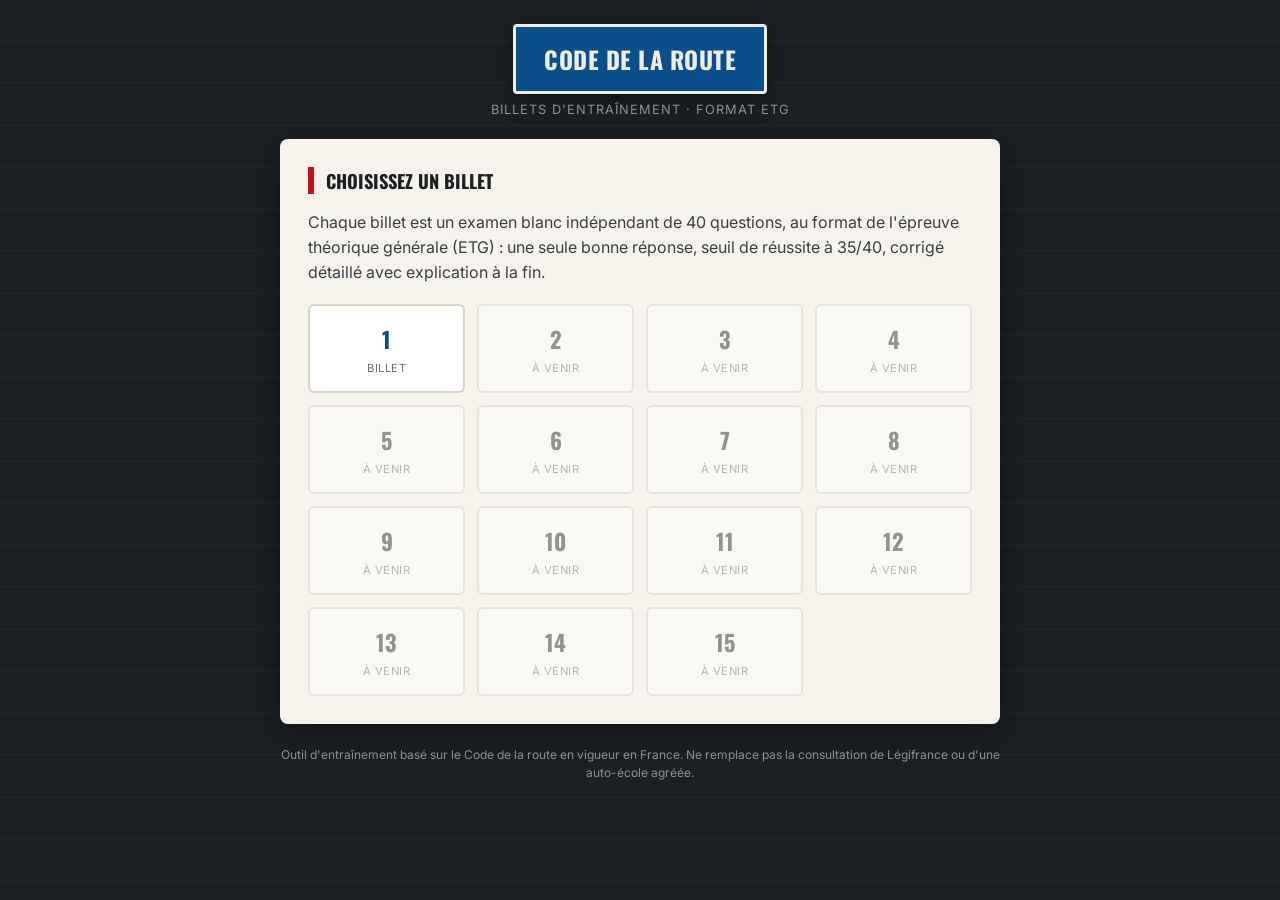
==== index.html @ e62bb895 "Initial commit: Code de la route trainer with billet 1 (40 questions, ETG format) Co-Authored-By: Cl" ====
<!DOCTYPE html>
<html lang="fr">
<head>
<meta charset="UTF-8">
<meta name="viewport" content="width=device-width, initial-scale=1.0">
<title>Code de la Route — Billets d'entraînement</title>
<link rel="preconnect" href="https://fonts.googleapis.com">
<link href="https://fonts.googleapis.com/css2?family=Oswald:wght@400;500;600;700&family=Inter:wght@400;500;600;700&display=swap" rel="stylesheet">
<style>
  :root{
    --asphalt:#1c2023;
    --lane:#eeeee6;
    --lane-dim:#8b8f8f;
    --sign-blue:#0b4f8a;
    --sign-blue-dark:#08395f;
    --sign-red:#c1121f;
    --sign-yellow:#f4b400;
    --go-green:#2e7d32;
    --paper:#f5f3ec;
    --ink:#1c2023;
    --muted:#6b7075;
  }
  *{box-sizing:border-box;}
  html,body{margin:0;padding:0;}
  body{
    background:
      repeating-linear-gradient(180deg, transparent 0 40px, rgba(255,255,255,0.02) 40px 42px),
      var(--asphalt);
    color:var(--lane);
    font-family:'Inter',system-ui,sans-serif;
    min-height:100vh;
    display:flex;
    justify-content:center;
    padding:24px 16px 60px;
  }
  .app{width:100%;max-width:720px;}
  .gantry{text-align:center;margin-bottom:22px;}
  .gantry-sign{
    display:inline-block;
    background:var(--sign-blue);
    border:3px solid var(--lane);
    border-radius:4px;
    padding:14px 28px;
    box-shadow:0 8px 20px rgba(0,0,0,0.35);
  }
  .gantry-sign h1{
    font-family:'Oswald',sans-serif;
    font-weight:700;
    letter-spacing:0.5px;
    text-transform:uppercase;
    font-size:1.5rem;
    margin:0;
    color:var(--lane);
  }
  .gantry-sub{
    font-size:0.8rem;
    color:var(--lane-dim);
    margin-top:8px;
    letter-spacing:1px;
    text-transform:uppercase;
  }
  .panel{
    background:var(--paper);
    color:var(--ink);
    border-radius:8px;
    padding:28px;
    box-shadow:0 10px 30px rgba(0,0,0,0.4);
  }
  .panel p{line-height:1.55;color:#3a3f44;}
  .panel h2{
    font-family:'Oswald',sans-serif;
    text-transform:uppercase;
    font-size:1.15rem;
    margin-top:0;
    border-left:6px solid var(--sign-red);
    padding-left:12px;
  }
  .billet-grid{
    display:grid;
    grid-template-columns:repeat(auto-fill,minmax(150px,1fr));
    gap:12px;
    margin-top:20px;
  }
  .billet-card{
    display:flex;
    flex-direction:column;
    align-items:center;
    justify-content:center;
    gap:6px;
    border:2px solid #d8d4c6;
    background:#fff;
    border-radius:6px;
    padding:16px 10px;
    text-decoration:none;
    color:var(--ink);
    transition:border-color .12s ease, transform .12s ease;
  }
  .billet-card.available:hover{border-color:var(--sign-blue);transform:translateY(-2px);}
  .billet-card.available .num{color:var(--sign-blue);}
  .billet-card.locked{opacity:0.45;cursor:default;}
  .billet-card .num{
    font-family:'Oswald',sans-serif;
    font-weight:700;
    font-size:1.4rem;
  }
  .billet-card .label{
    font-size:0.7rem;
    text-transform:uppercase;
    letter-spacing:0.5px;
    color:var(--muted);
  }
  footer.note{
    text-align:center;
    color:var(--lane-dim);
    font-size:0.75rem;
    margin-top:22px;
    line-height:1.5;
  }
</style>
</head>
<body>
<div class="app">

  <div class="gantry">
    <div class="gantry-sign">
      <h1>Code de la route</h1>
    </div>
    <div class="gantry-sub">Billets d'entraînement · Format ETG</div>
  </div>

  <div class="panel">
    <h2>Choisissez un billet</h2>
    <p>Chaque billet est un examen blanc indépendant de 40 questions, au format de l'épreuve théorique générale (ETG) : une seule bonne réponse, seuil de réussite à 35/40, corrigé détaillé avec explication à la fin.</p>
    <div class="billet-grid" id="billetGrid"></div>
  </div>

  <footer class="note">Outil d'entraînement basé sur le Code de la route en vigueur en France. Ne remplace pas la consultation de Légifrance ou d'une auto-école agréée.</footer>
</div>

<script>
  // Total de billets prévus dans le programme (extensible). AVAILABLE indique ceux déjà publiés.
  const TOTAL_BILLETS = 15;
  const AVAILABLE = [1];

  const grid = document.getElementById('billetGrid');
  for(let i = 1; i <= TOTAL_BILLETS; i++){
    const isAvailable = AVAILABLE.includes(i);
    const num = String(i).padStart(2, '0');
    const el = document.createElement(isAvailable ? 'a' : 'div');
    el.className = 'billet-card ' + (isAvailable ? 'available' : 'locked');
    if(isAvailable) el.href = 'billet-' + num + '.html';
    el.innerHTML = `<span class="num">${i}</span><span class="label">${isAvailable ? 'Billet' : 'À venir'}</span>`;
    grid.appendChild(el);
  }
</script>
</body>
</html>
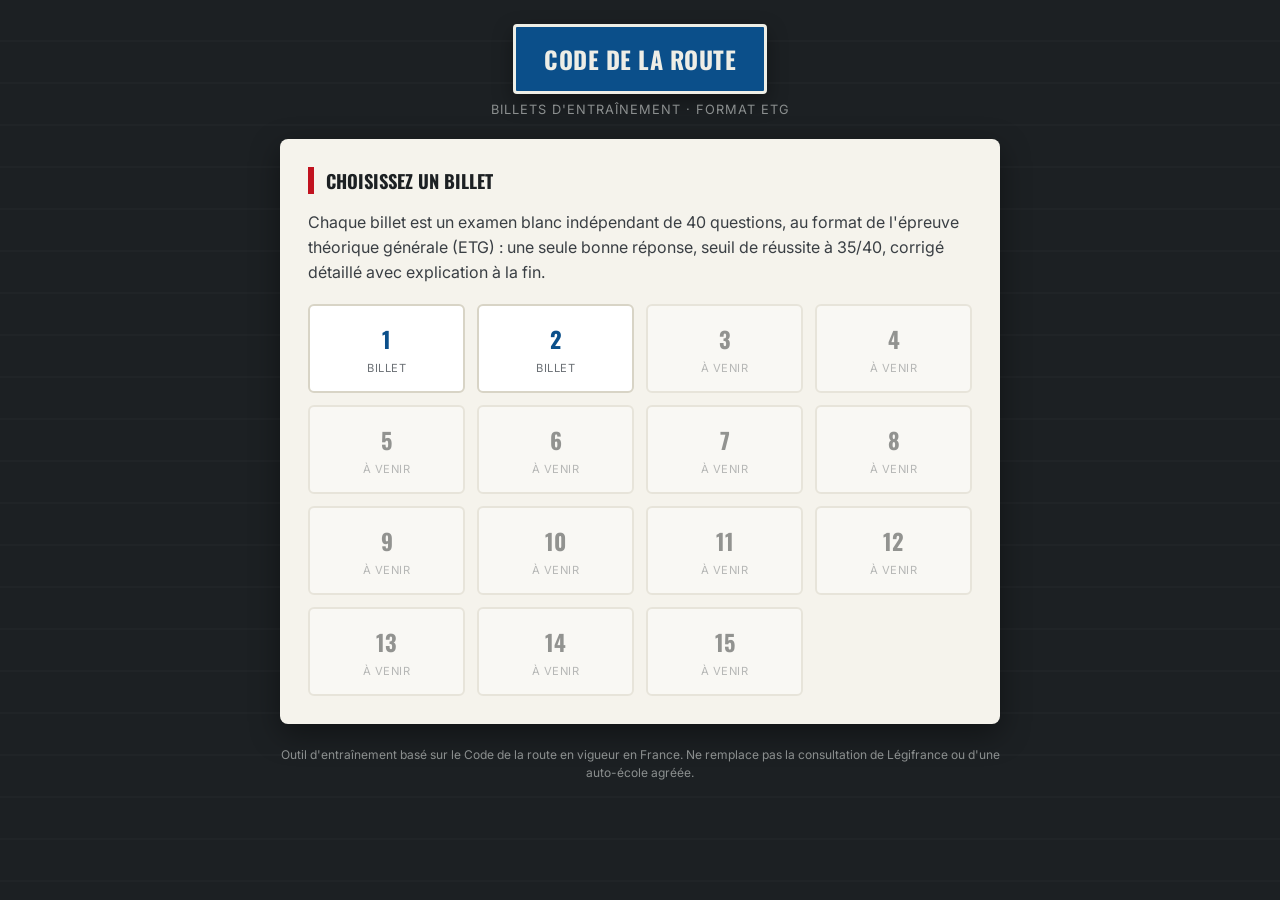
==== commit cdcf4cba: "Add billet 2 with French-to-Ukrainian translation quiz feature Each question and explanation now has" ====
--- a/index.html
+++ b/index.html
@@ -140,7 +140,7 @@
 <script>
   // Total de billets prévus dans le programme (extensible). AVAILABLE indique ceux déjà publiés.
   const TOTAL_BILLETS = 15;
-  const AVAILABLE = [1];
+  const AVAILABLE = [1, 2];
 
   const grid = document.getElementById('billetGrid');
   for(let i = 1; i <= TOTAL_BILLETS; i++){
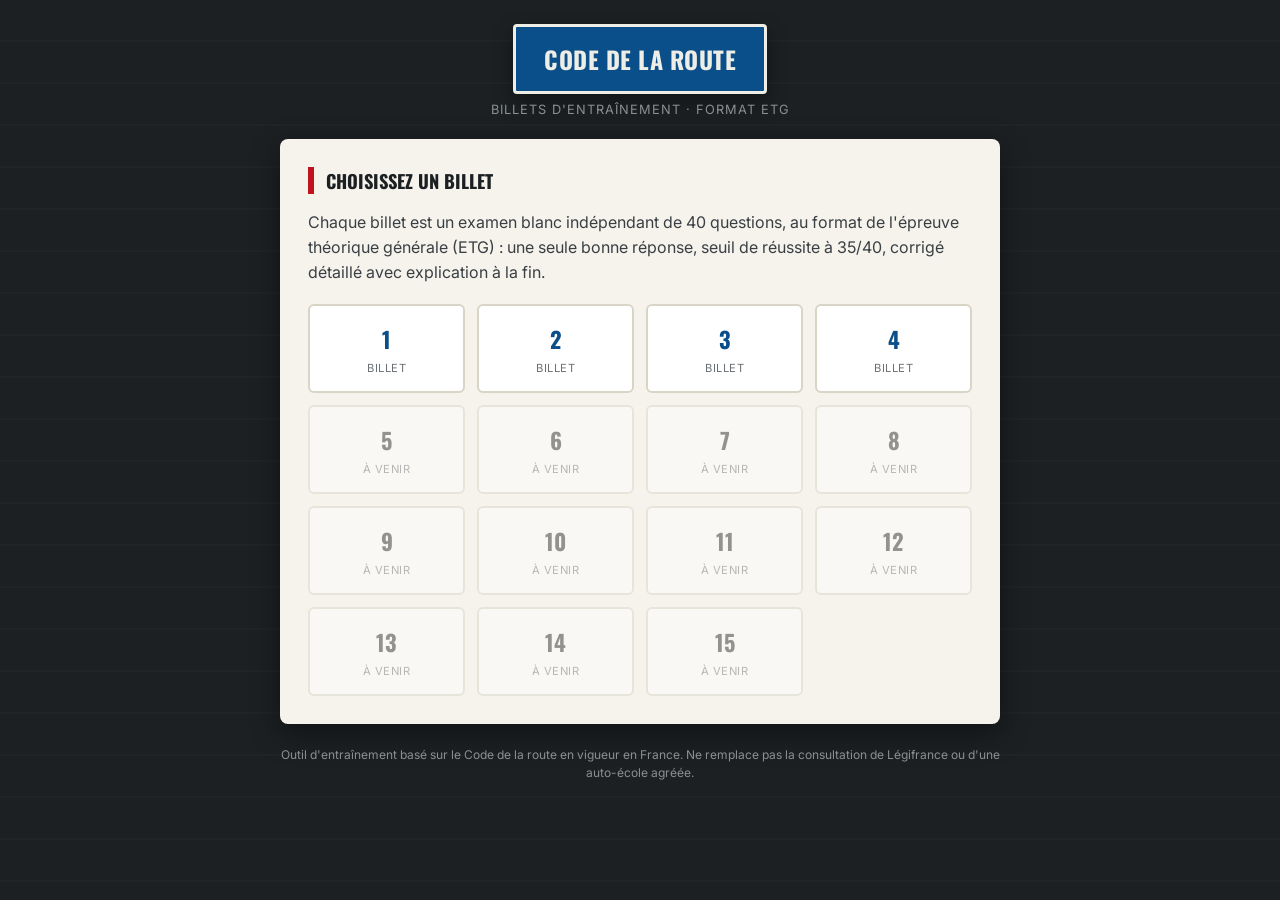
==== commit a9ea00cb: "Add billet 3-4, unify Ukrainian translation quiz across all billets - billet-03: publish existing 40" ====
--- a/index.html
+++ b/index.html
@@ -140,7 +140,7 @@
 <script>
   // Total de billets prévus dans le programme (extensible). AVAILABLE indique ceux déjà publiés.
   const TOTAL_BILLETS = 15;
-  const AVAILABLE = [1, 2];
+  const AVAILABLE = [1, 2, 3, 4];
 
   const grid = document.getElementById('billetGrid');
   for(let i = 1; i <= TOTAL_BILLETS; i++){
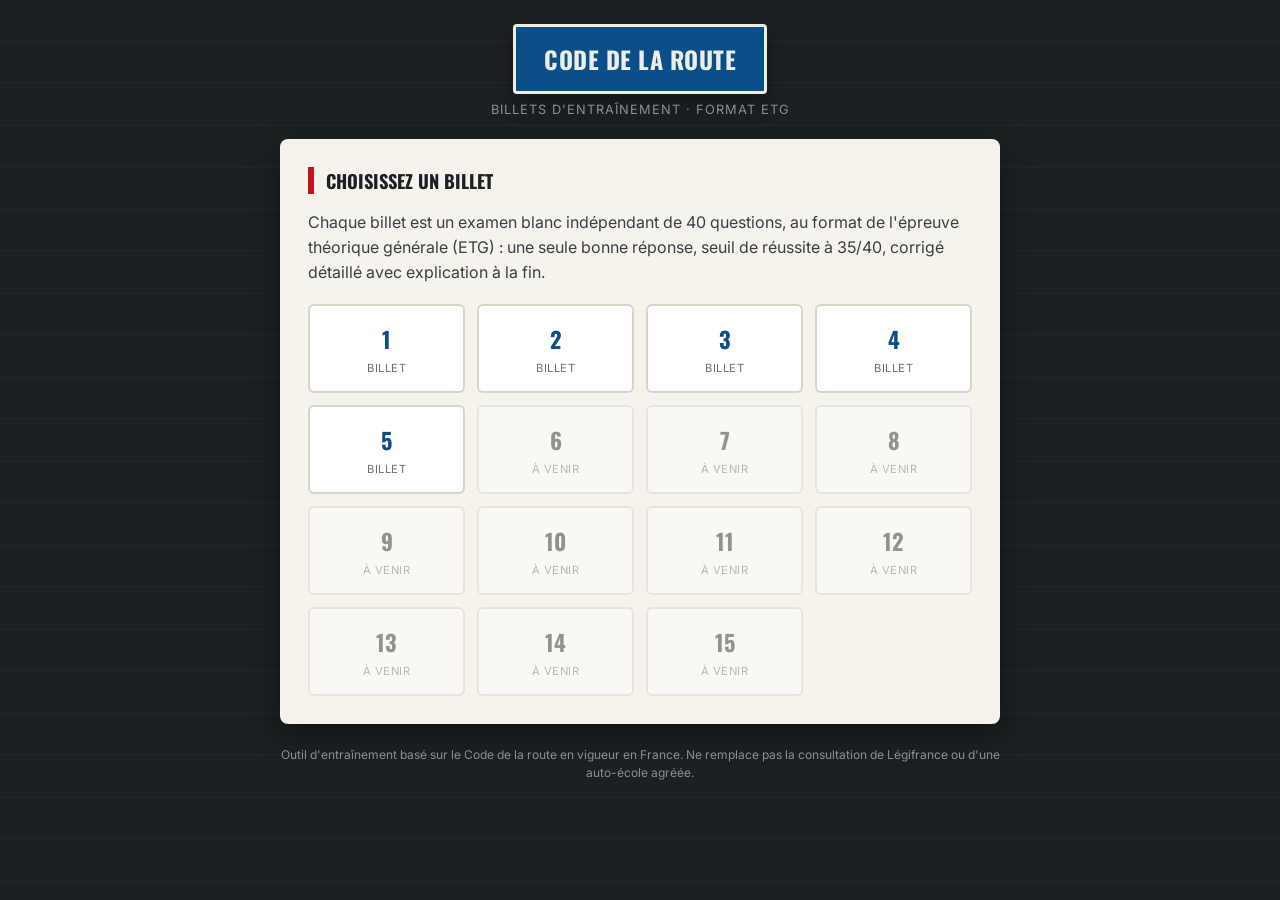
==== commit b87eb8d5: "Add billet 5 (40 questions, ETG format) Same shared CSS/JS engine as billets 1-4, new question bank " ====
--- a/index.html
+++ b/index.html
@@ -140,7 +140,7 @@
 <script>
   // Total de billets prévus dans le programme (extensible). AVAILABLE indique ceux déjà publiés.
   const TOTAL_BILLETS = 15;
-  const AVAILABLE = [1, 2, 3, 4];
+  const AVAILABLE = [1, 2, 3, 4, 5];
 
   const grid = document.getElementById('billetGrid');
   for(let i = 1; i <= TOTAL_BILLETS; i++){
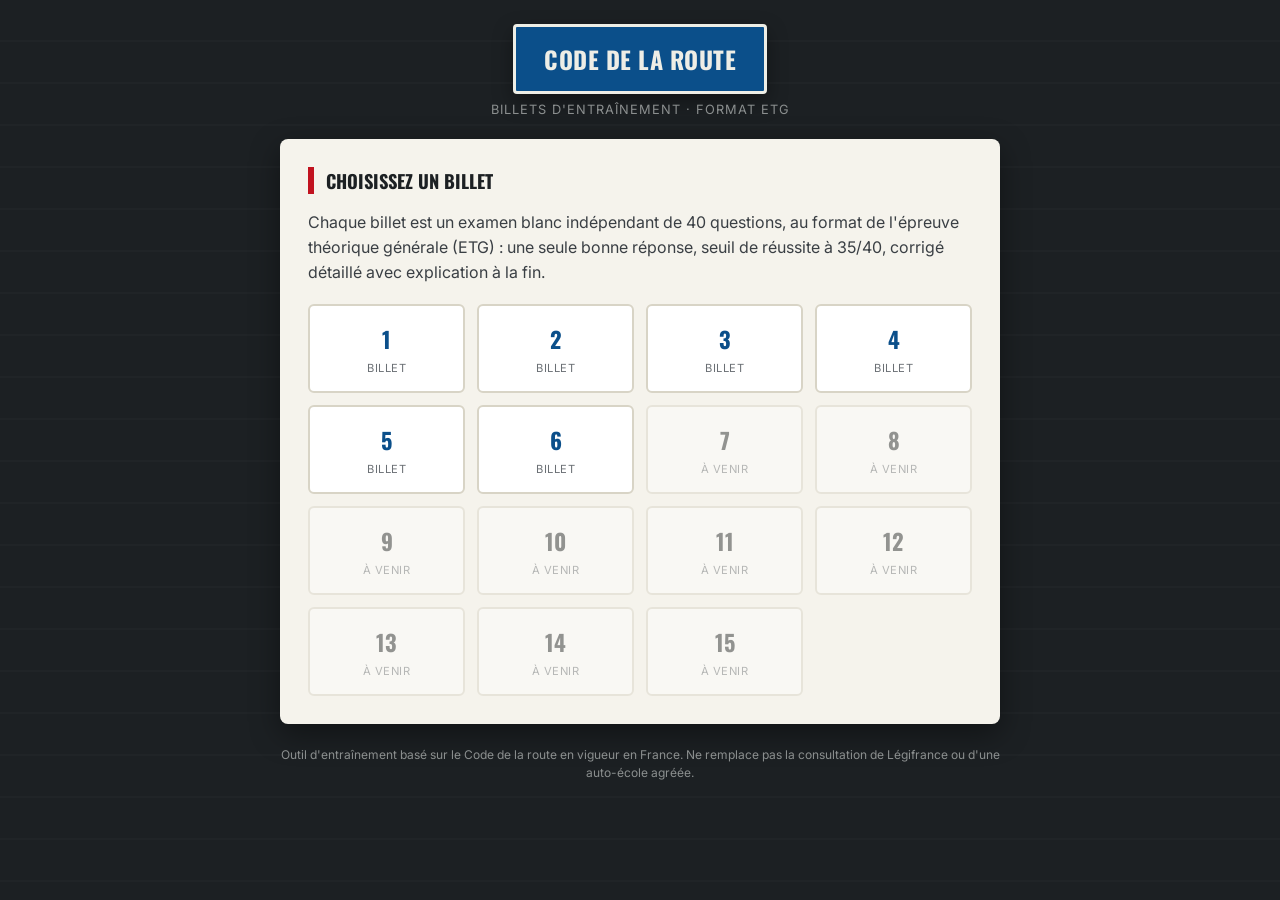
==== commit aa9b163c: "Add billet 6 (40 questions, ETG format) Same distribution and Ukrainian-translation quiz feature as " ====
--- a/index.html
+++ b/index.html
@@ -140,7 +140,7 @@
 <script>
   // Total de billets prévus dans le programme (extensible). AVAILABLE indique ceux déjà publiés.
   const TOTAL_BILLETS = 15;
-  const AVAILABLE = [1, 2, 3, 4, 5];
+  const AVAILABLE = [1, 2, 3, 4, 5, 6];
 
   const grid = document.getElementById('billetGrid');
   for(let i = 1; i <= TOTAL_BILLETS; i++){
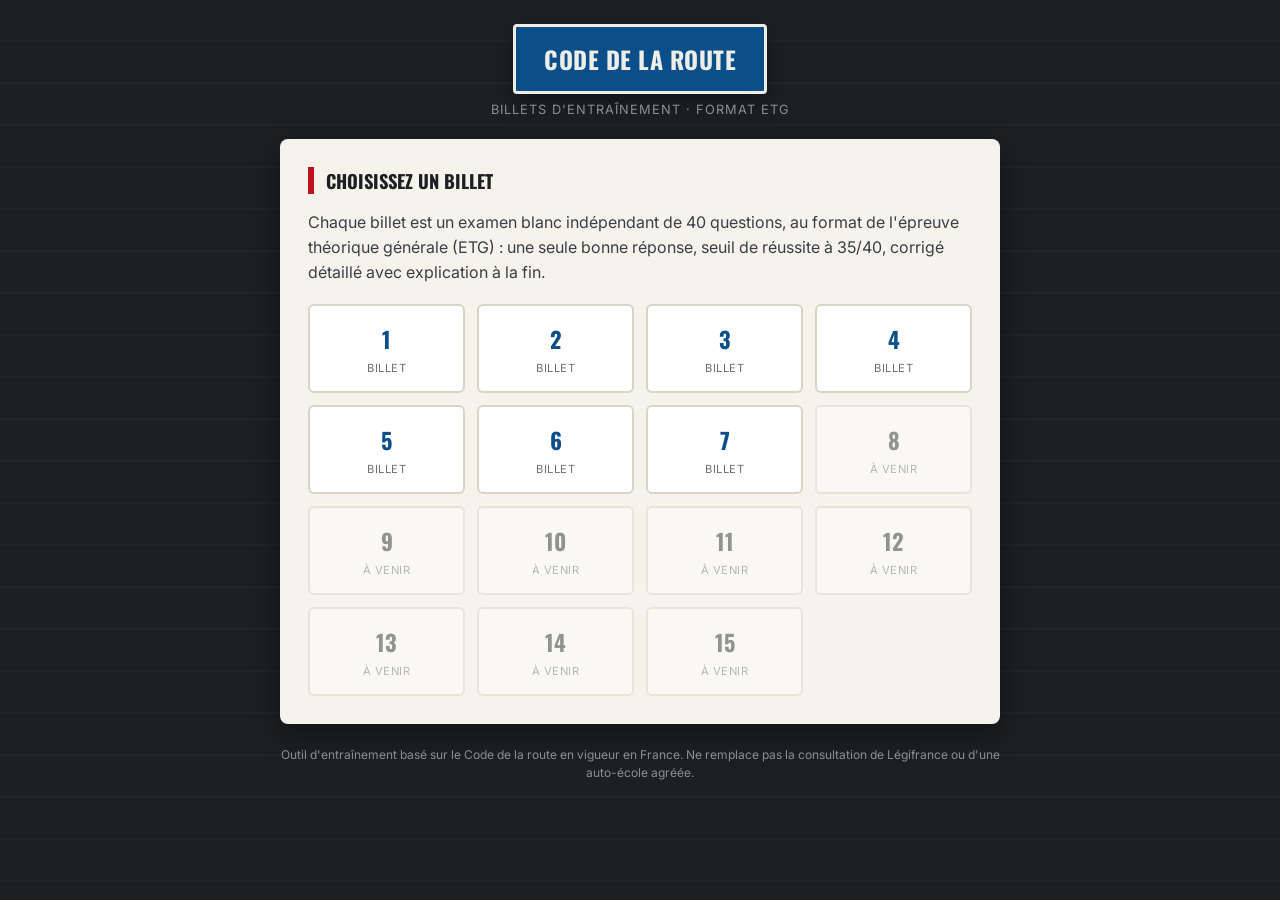
==== commit 380a7267: "Add billet 7 (40 questions, ETG format) Co-Authored-By: Claude Sonnet 5 <noreply@anthropic.com>" ====
--- a/index.html
+++ b/index.html
@@ -140,7 +140,7 @@
 <script>
   // Total de billets prévus dans le programme (extensible). AVAILABLE indique ceux déjà publiés.
   const TOTAL_BILLETS = 15;
-  const AVAILABLE = [1, 2, 3, 4, 5, 6];
+  const AVAILABLE = [1, 2, 3, 4, 5, 6, 7];
 
   const grid = document.getElementById('billetGrid');
   for(let i = 1; i <= TOTAL_BILLETS; i++){
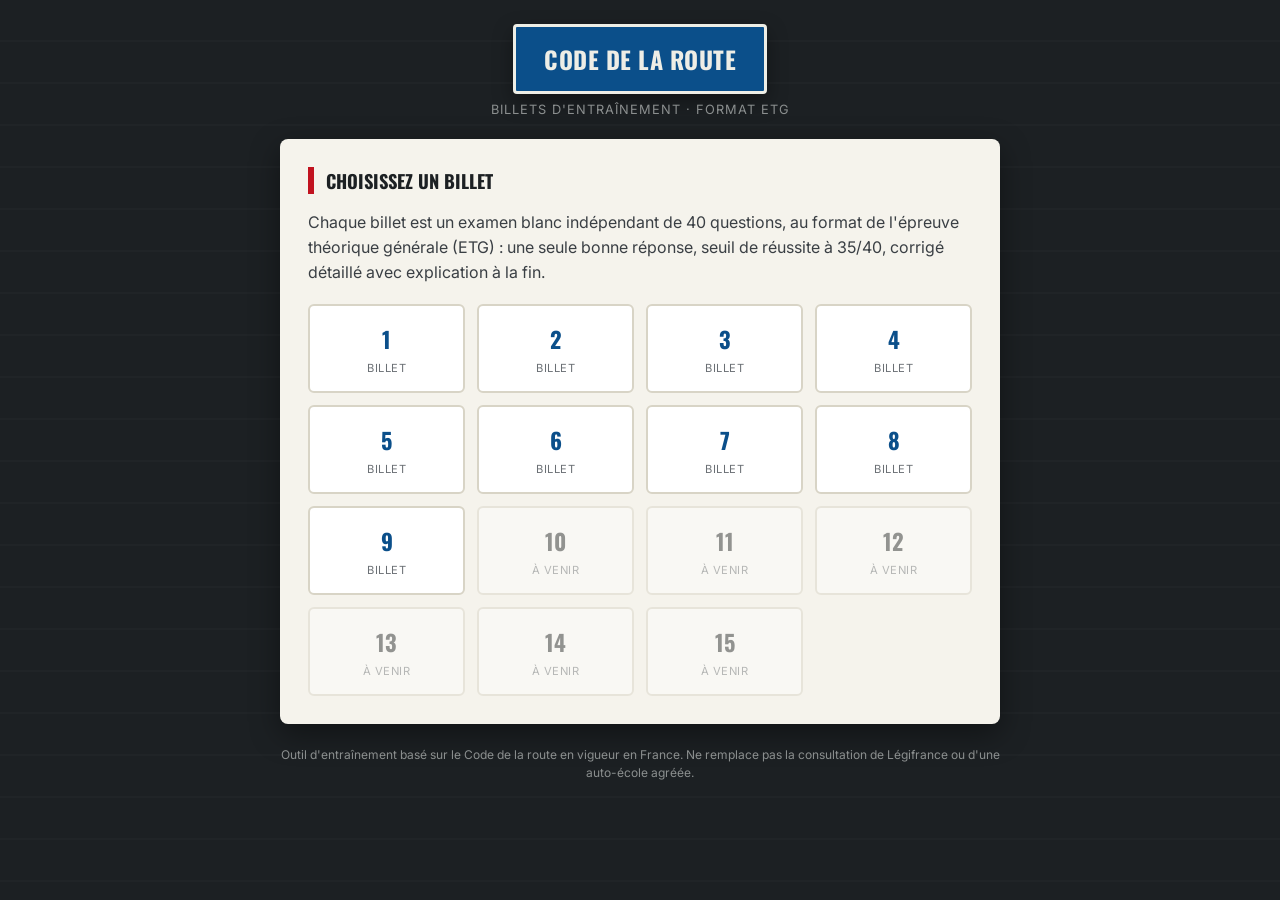
==== commit 4d6f041d: "Add billet 8-9 (40 questions each, ETG format) Co-Authored-By: Claude Sonnet 5 <noreply@anthropic.co" ====
--- a/index.html
+++ b/index.html
@@ -140,7 +140,7 @@
 <script>
   // Total de billets prévus dans le programme (extensible). AVAILABLE indique ceux déjà publiés.
   const TOTAL_BILLETS = 15;
-  const AVAILABLE = [1, 2, 3, 4, 5, 6, 7];
+  const AVAILABLE = [1, 2, 3, 4, 5, 6, 7, 8, 9];
 
   const grid = document.getElementById('billetGrid');
   for(let i = 1; i <= TOTAL_BILLETS; i++){
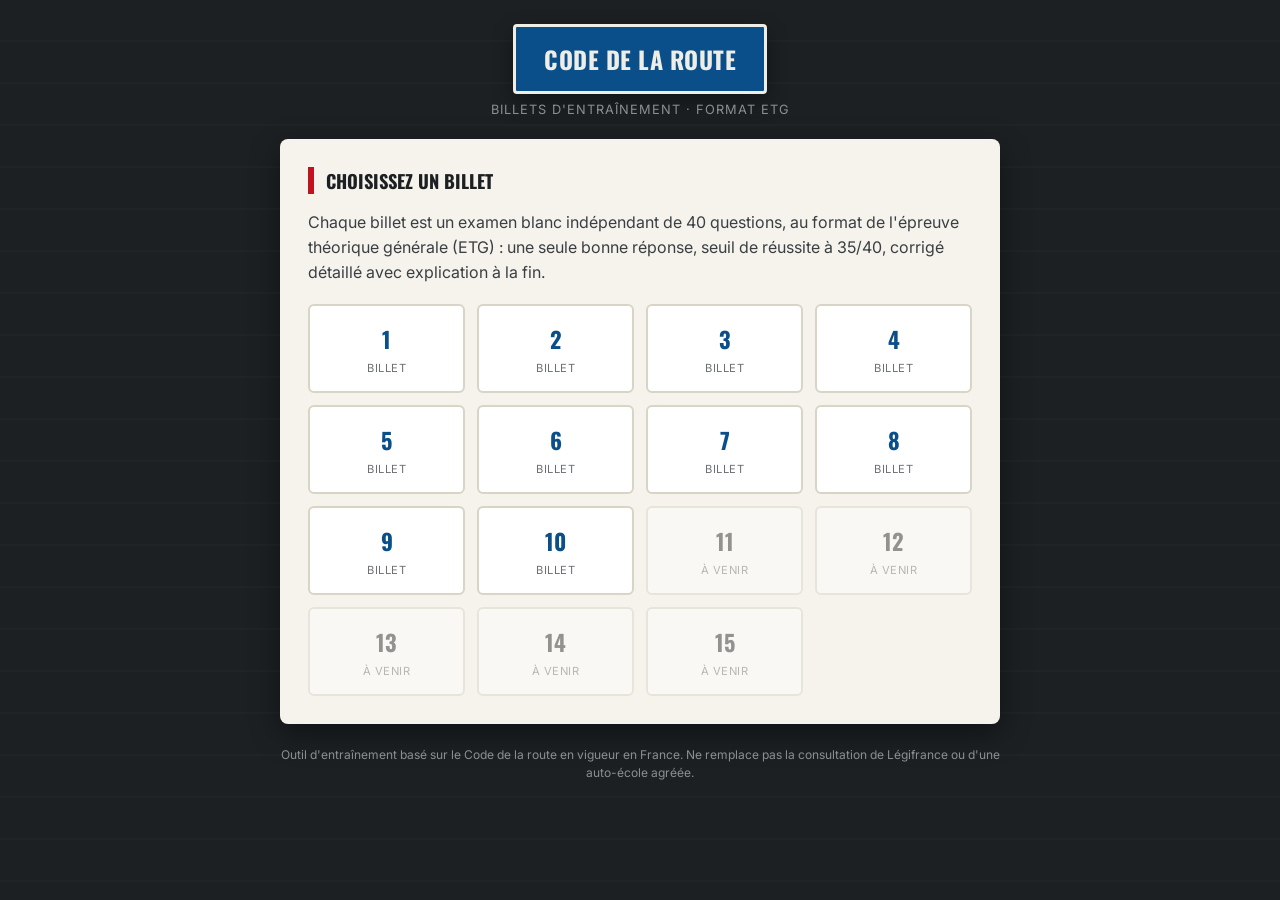
==== commit 02efbfed: "Add billet 10 (40 questions, ETG format)" ====
--- a/index.html
+++ b/index.html
@@ -140,7 +140,7 @@
 <script>
   // Total de billets prévus dans le programme (extensible). AVAILABLE indique ceux déjà publiés.
   const TOTAL_BILLETS = 15;
-  const AVAILABLE = [1, 2, 3, 4, 5, 6, 7, 8, 9];
+  const AVAILABLE = [1, 2, 3, 4, 5, 6, 7, 8, 9, 10];
 
   const grid = document.getElementById('billetGrid');
   for(let i = 1; i <= TOTAL_BILLETS; i++){
